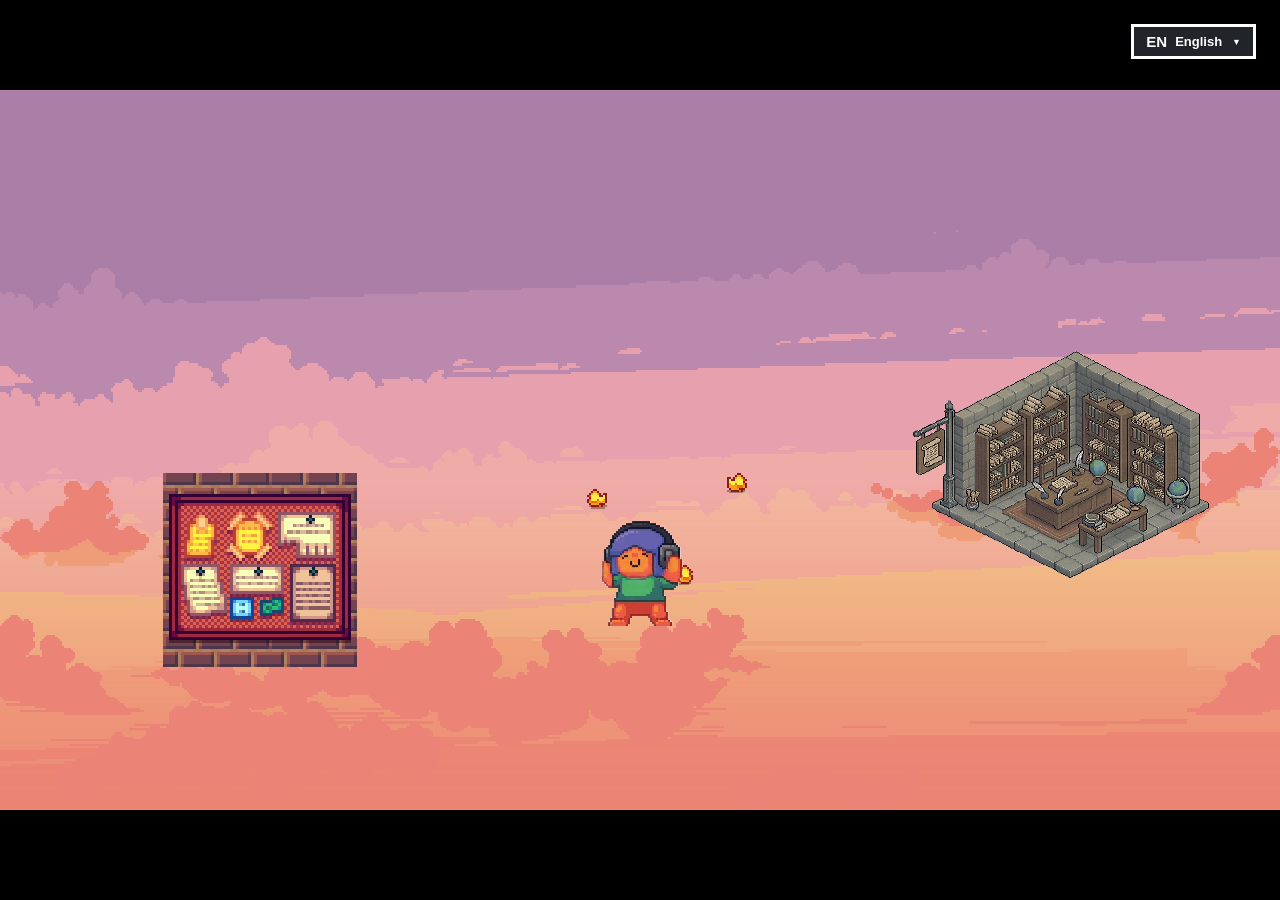
==== index.html @ 1de52252 "Deploy" ====
<!doctype html>
<html>
    <head>
        <meta charset="utf-8" />
        <meta name="viewport" content="width=device-width, initial-scale=1" />
        <title>tribeti's site</title>
        <link rel="preconnect" href="https://fonts.googleapis.com" />
        <link rel="preconnect" href="https://fonts.gstatic.com" crossorigin />
        <link rel="preconnect" href="https://www.youtube.com" />
        <link rel="preconnect" href="https://www.youtube-nocookie.com" />
        <link rel="preconnect" href="https://i.ytimg.com" />
        <link rel="preconnect" href="https://s.ytimg.com" />
        <link rel="dns-prefetch" href="https://www.youtube.com" />
        <link rel="dns-prefetch" href="https://www.youtube-nocookie.com" />
        <link rel="dns-prefetch" href="https://i.ytimg.com" />
        <link
            rel="preload"
            href="https://www.youtube.com/iframe_api"
            as="script"
        />
        <link
            href="https://fonts.googleapis.com/css2?family=Be+Vietnam+Pro:ital,wght@0,400;0,500;0,600;0,700;1,400;1,600&family=Chakra+Petch:ital,wght@0,400;0,500;0,600;0,700;1,400;1,600&display=swap"
            rel="stylesheet"
        />
      <script type="module" crossorigin src="/assets/index-BjNm-XSx.js"></script>
      <link rel="modulepreload" crossorigin href="/assets/kaplay-DMyo7nPk.js">
      <link rel="stylesheet" crossorigin href="/assets/index-BB5VrXCI.css">
    </head>

    <body>
        <div class="ui">
            <nav class="nav-menu" id="home-nav-menu"></nav>
        </div>

        <div id="views-root"></div>

    </body>
</html>
---- assets/index-BB5VrXCI.css ----
:root{--width:1280;--height:720}html,body{background:#000;width:100%;height:100%;margin:0;overflow:hidden}body{margin:0;position:relative}.ui{width:calc(var(--width) * 1px);height:calc(var(--height) * 1px);transform:translate(-50%, -50%) scale(var(--scale,1));transform-origin:50%;box-sizing:border-box;z-index:10;pointer-events:none;font-family:Chakra Petch,Be Vietnam Pro,sans-serif;position:absolute;top:50%;left:50%}.nav-menu{pointer-events:auto;align-items:center;gap:12px;display:flex;position:absolute;top:24px;left:24px}.nav-menu a{color:#fff;cursor:pointer;image-rendering:pixelated;background:#212529;border:3px solid #fff;border-radius:0;align-items:center;gap:8px;padding:7px 14px;font-family:inherit;font-size:13px;font-weight:700;text-decoration:none;transition:background .15s,color .15s,transform .1s,border-color .15s,box-shadow .15s;display:inline-flex;box-shadow:3px 3px #000}.nav-menu a:hover{color:#f7d51d;background:#343a40;border-color:#f7d51d;transform:translate(-1px,-1px);box-shadow:4px 4px #000}.retro-lang-switcher{z-index:10000;-webkit-user-select:none;user-select:none;font-family:Chakra Petch,Be Vietnam Pro,sans-serif;position:fixed;top:24px;right:24px}.retro-lang-switcher.in-header-slot{z-index:200;align-items:center;display:inline-flex;position:relative;top:auto;right:auto}.retro-lang-btn{color:#fff;cursor:pointer;image-rendering:pixelated;white-space:nowrap;background-color:#212529;border:3px solid #fff;border-radius:0;outline:none;align-items:center;gap:8px;padding:7px 12px;font-size:13px;font-weight:700;transition:transform .1s,background-color .15s,border-color .15s,box-shadow .15s;display:inline-flex;box-shadow:3px 3px #000}.retro-lang-btn:hover{color:#f7d51d;background-color:#343a40;border-color:#f7d51d;transform:translate(-1px,-1px);box-shadow:4px 4px #000}.retro-lang-btn:active,.retro-lang-btn.is-active{border-color:#209cee;transform:translate(1px,1px);box-shadow:1px 1px #000}.retro-lang-flag{font-size:15px;line-height:1}.retro-lang-arrow{margin-left:2px;font-size:9px;transition:transform .2s}.retro-lang-btn.is-active .retro-lang-arrow{transform:rotate(180deg)}.radio-header-right .retro-lang-switcher{align-items:center;display:inline-flex}.radio-header-right .retro-lang-btn{height:30px;font-size:11px;font-family:var(--font-display,"Chakra Petch", sans-serif);box-shadow:none;color:var(--text-main,#fff);box-sizing:border-box;background:#ffffff0f;border:1px solid #fff3;border-radius:4px;padding:4px 10px;font-weight:600}.radio-header-right .retro-lang-btn:hover{border-color:var(--neon-cyan,#00f0ff);color:var(--neon-cyan,#00f0ff);background:#00f0ff26;transform:none;box-shadow:0 0 10px #00f0ff4d}.radio-header-right .retro-lang-btn.is-active{border-color:var(--neon-cyan,#00f0ff);color:var(--neon-cyan,#00f0ff);transform:none;box-shadow:0 0 8px #00f0ff66}.case-header-right .retro-lang-switcher{align-items:center;display:inline-flex}.case-header-right .retro-lang-btn{height:36px;box-shadow:none;color:#c9d1d9;box-sizing:border-box;background:#161e2b;border:1px solid #2d3b4e;border-radius:6px;padding:6px 14px;font-family:inherit;font-size:13px;font-weight:600}.case-header-right .retro-lang-btn:hover{color:#fff;background:#212c3d;border-color:#de9b35;transform:none;box-shadow:0 0 10px #de9b354d}.case-header-right .retro-lang-btn.is-active{color:#fff;border-color:#de9b35;transform:none}.books-nav-top .retro-lang-btn,.blog-nav-top .retro-lang-btn,.article-top-nav .retro-lang-btn{box-sizing:border-box;background-color:#212529;border:3px solid #fff;border-radius:0;height:38px;padding:6px 14px;font-size:13px;font-weight:700;box-shadow:3px 3px #000}.retro-lang-dropdown{z-index:10001;background-color:#1a1d20;border:2px solid #fff;flex-direction:column;gap:4px;min-width:160px;padding:6px;animation:.15s cubic-bezier(.18,.89,.32,1.28) retroDropDown;display:none;position:absolute;top:calc(100% + 6px);right:0;box-shadow:4px 4px #000}@keyframes retroDropDown{0%{opacity:0;transform:translateY(-6px)}to{opacity:1;transform:translateY(0)}}.retro-lang-dropdown.show{display:flex}.retro-lang-option{color:#ccc;cursor:pointer;text-align:left;box-sizing:border-box;background:0 0;border:2px solid #0000;justify-content:space-between;align-items:center;width:100%;padding:7px 10px;font-family:inherit;font-size:12px;font-weight:600;transition:all .1s;display:flex}.retro-lang-option-content{align-items:center;gap:8px;display:flex}.retro-lang-option:hover{color:#000;background-color:#f7d51d;border-color:#000;font-weight:700}.retro-lang-option.selected{color:#92cc41;background-color:#212529;border-color:#92cc41;font-weight:700}.retro-lang-option.selected:hover{color:#000;background-color:#92cc41;border-color:#000}.retro-lang-check{opacity:0;font-size:10px}.retro-lang-option.selected .retro-lang-check{opacity:1}@media (width<=600px){.retro-lang-switcher{top:12px;right:12px}}
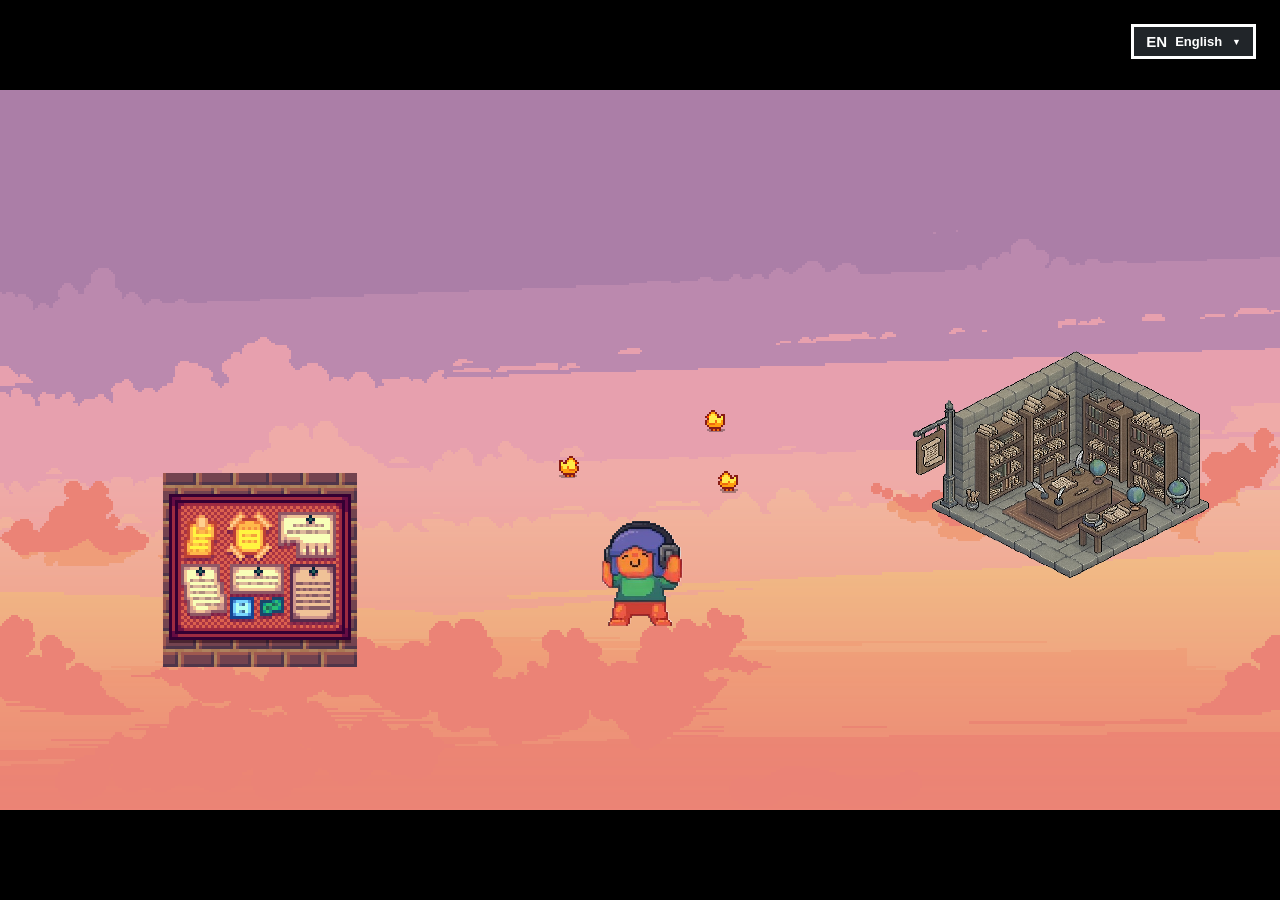
==== commit 155327c4: "Deploy" ====
--- a/index.html
+++ b/index.html
@@ -22,7 +22,7 @@
             href="https://fonts.googleapis.com/css2?family=Be+Vietnam+Pro:ital,wght@0,400;0,500;0,600;0,700;1,400;1,600&family=Chakra+Petch:ital,wght@0,400;0,500;0,600;0,700;1,400;1,600&display=swap"
             rel="stylesheet"
         />
-      <script type="module" crossorigin src="/assets/index-BjNm-XSx.js"></script>
+      <script type="module" crossorigin src="/assets/index-DVgVJK2l.js"></script>
       <link rel="modulepreload" crossorigin href="/assets/kaplay-DMyo7nPk.js">
       <link rel="stylesheet" crossorigin href="/assets/index-BB5VrXCI.css">
     </head>
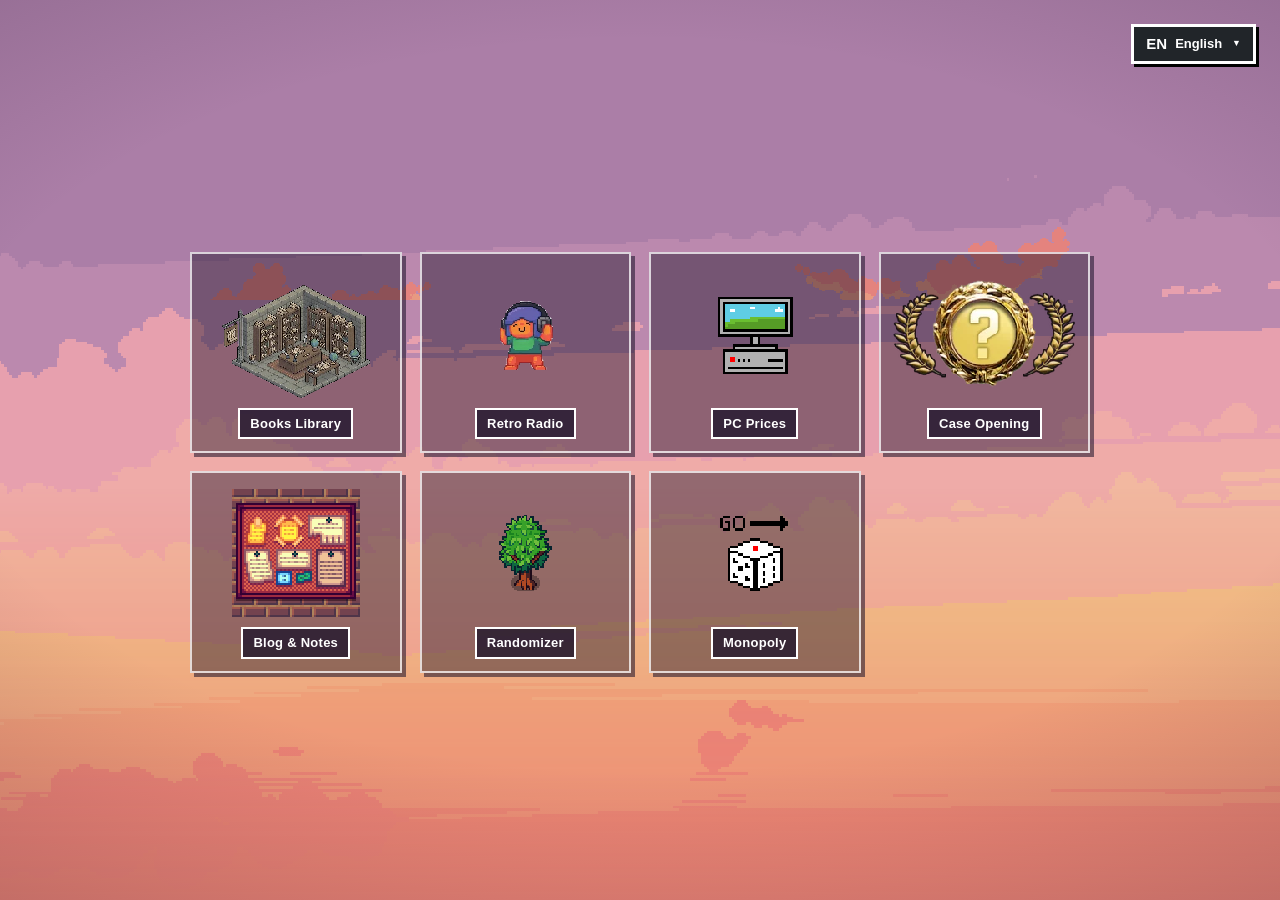
==== commit 5ee6e966: "Deploy" ====
--- a/index.html
+++ b/index.html
@@ -1,38 +1,35 @@
-<!doctype html>
-<html>
-    <head>
-        <meta charset="utf-8" />
-        <meta name="viewport" content="width=device-width, initial-scale=1" />
-        <title>tribeti's site</title>
-        <link rel="preconnect" href="https://fonts.googleapis.com" />
-        <link rel="preconnect" href="https://fonts.gstatic.com" crossorigin />
-        <link rel="preconnect" href="https://www.youtube.com" />
-        <link rel="preconnect" href="https://www.youtube-nocookie.com" />
-        <link rel="preconnect" href="https://i.ytimg.com" />
-        <link rel="preconnect" href="https://s.ytimg.com" />
-        <link rel="dns-prefetch" href="https://www.youtube.com" />
-        <link rel="dns-prefetch" href="https://www.youtube-nocookie.com" />
-        <link rel="dns-prefetch" href="https://i.ytimg.com" />
-        <link
-            rel="preload"
-            href="https://www.youtube.com/iframe_api"
-            as="script"
-        />
-        <link
-            href="https://fonts.googleapis.com/css2?family=Be+Vietnam+Pro:ital,wght@0,400;0,500;0,600;0,700;1,400;1,600&family=Chakra+Petch:ital,wght@0,400;0,500;0,600;0,700;1,400;1,600&display=swap"
-            rel="stylesheet"
-        />
-      <script type="module" crossorigin src="/assets/index-DVgVJK2l.js"></script>
-      <link rel="modulepreload" crossorigin href="/assets/kaplay-DMyo7nPk.js">
-      <link rel="stylesheet" crossorigin href="/assets/index-BB5VrXCI.css">
-    </head>
-
-    <body>
-        <div class="ui">
-            <nav class="nav-menu" id="home-nav-menu"></nav>
-        </div>
-
-        <div id="views-root"></div>
-
-    </body>
-</html>
+<!doctype html>
+<html>
+    <head>
+        <meta charset="utf-8" />
+        <meta name="viewport" content="width=device-width, initial-scale=1" />
+        <title>tribeti's site</title>
+        <link rel="preconnect" href="https://fonts.googleapis.com" />
+        <link rel="preconnect" href="https://fonts.gstatic.com" crossorigin />
+        <link rel="preconnect" href="https://www.youtube.com" />
+        <link rel="preconnect" href="https://www.youtube-nocookie.com" />
+        <link rel="preconnect" href="https://i.ytimg.com" />
+        <link rel="preconnect" href="https://s.ytimg.com" />
+        <link rel="dns-prefetch" href="https://www.youtube.com" />
+        <link rel="dns-prefetch" href="https://www.youtube-nocookie.com" />
+        <link rel="dns-prefetch" href="https://i.ytimg.com" />
+        <link
+            rel="preload"
+            href="https://www.youtube.com/iframe_api"
+            as="script"
+        />
+        <link
+            href="https://fonts.googleapis.com/css2?family=Be+Vietnam+Pro:ital,wght@0,400;0,500;0,600;0,700;1,400;1,600&family=Chakra+Petch:ital,wght@0,400;0,500;0,600;0,700;1,400;1,600&display=swap"
+            rel="stylesheet"
+        />+
+      <script type="module" crossorigin src="/assets/index-DP7e86mp.js"></script>
+      <link rel="stylesheet" crossorigin href="/assets/index-DsXOuaoP.css">
+    </head>
+
+    <body>
+        <div id="views-root"></div>
++
+    </body>
+</html>
--- a/assets/index-DsXOuaoP.css
+++ b/assets/index-DsXOuaoP.css
@@ -0,0 +1 @@
+html,body{background:#000;width:100%;height:100%;margin:0;overflow:hidden}body{margin:0;position:relative}.retro-lang-switcher{z-index:10000;-webkit-user-select:none;user-select:none;font-family:Chakra Petch,Be Vietnam Pro,sans-serif;position:fixed;top:24px;right:24px}.retro-lang-switcher.in-header-slot{z-index:200;align-items:center;display:inline-flex;position:relative;top:auto;right:auto}.retro-lang-btn{color:#fff;cursor:pointer;image-rendering:pixelated;white-space:nowrap;background-color:#212529;border:3px solid #fff;border-radius:0;outline:none;align-items:center;gap:8px;padding:7px 12px;font-size:13px;font-weight:700;transition:transform .1s,background-color .15s,border-color .15s,box-shadow .15s;display:inline-flex;box-shadow:3px 3px #000}.retro-lang-btn:hover{color:#f7d51d;background-color:#343a40;border-color:#f7d51d;transform:translate(-1px,-1px);box-shadow:4px 4px #000}.retro-lang-btn:active,.retro-lang-btn.is-active{border-color:#209cee;transform:translate(1px,1px);box-shadow:1px 1px #000}.retro-lang-flag{font-size:15px;line-height:1}.retro-lang-arrow{margin-left:2px;font-size:9px;transition:transform .2s}.retro-lang-btn.is-active .retro-lang-arrow{transform:rotate(180deg)}.radio-header-right .retro-lang-switcher{align-items:center;display:inline-flex}.radio-header-right .retro-lang-btn{height:30px;font-size:11px;font-family:var(--font-display,"Chakra Petch", sans-serif);box-shadow:none;color:var(--text-main,#fff);box-sizing:border-box;background:#ffffff0f;border:1px solid #fff3;border-radius:4px;padding:4px 10px;font-weight:600}.radio-header-right .retro-lang-btn:hover{border-color:var(--neon-cyan,#00f0ff);color:var(--neon-cyan,#00f0ff);background:#00f0ff26;transform:none;box-shadow:0 0 10px #00f0ff4d}.radio-header-right .retro-lang-btn.is-active{border-color:var(--neon-cyan,#00f0ff);color:var(--neon-cyan,#00f0ff);transform:none;box-shadow:0 0 8px #00f0ff66}.case-header-right .retro-lang-switcher{align-items:center;display:inline-flex}.case-header-right .retro-lang-btn{height:36px;box-shadow:none;color:#c9d1d9;box-sizing:border-box;background:#161e2b;border:1px solid #2d3b4e;border-radius:6px;padding:6px 14px;font-family:inherit;font-size:13px;font-weight:600}.case-header-right .retro-lang-btn:hover{color:#fff;background:#212c3d;border-color:#de9b35;transform:none;box-shadow:0 0 10px #de9b354d}.case-header-right .retro-lang-btn.is-active{color:#fff;border-color:#de9b35;transform:none}.books-nav-top .retro-lang-btn,.blog-nav-top .retro-lang-btn,.article-top-nav .retro-lang-btn{box-sizing:border-box;background-color:#212529;border:3px solid #fff;border-radius:0;height:38px;padding:6px 14px;font-size:13px;font-weight:700;box-shadow:3px 3px #000}.retro-lang-dropdown{z-index:10001;background-color:#1a1d20;border:2px solid #fff;flex-direction:column;gap:4px;min-width:160px;padding:6px;animation:.15s cubic-bezier(.18,.89,.32,1.28) retroDropDown;display:none;position:absolute;top:calc(100% + 6px);right:0;box-shadow:4px 4px #000}@keyframes retroDropDown{0%{opacity:0;transform:translateY(-6px)}to{opacity:1;transform:translateY(0)}}.retro-lang-dropdown.show{display:flex}.retro-lang-option{color:#ccc;cursor:pointer;text-align:left;box-sizing:border-box;background:0 0;border:2px solid #0000;justify-content:space-between;align-items:center;width:100%;padding:7px 10px;font-family:inherit;font-size:12px;font-weight:600;transition:all .1s;display:flex}.retro-lang-option-content{align-items:center;gap:8px;display:flex}.retro-lang-option:hover{color:#000;background-color:#f7d51d;border-color:#000;font-weight:700}.retro-lang-option.selected{color:#92cc41;background-color:#212529;border-color:#92cc41;font-weight:700}.retro-lang-option.selected:hover{color:#000;background-color:#92cc41;border-color:#000}.retro-lang-check{opacity:0;font-size:10px}.retro-lang-option.selected .retro-lang-check{opacity:1}@media (width<=600px){.retro-lang-switcher{top:12px;right:12px}}
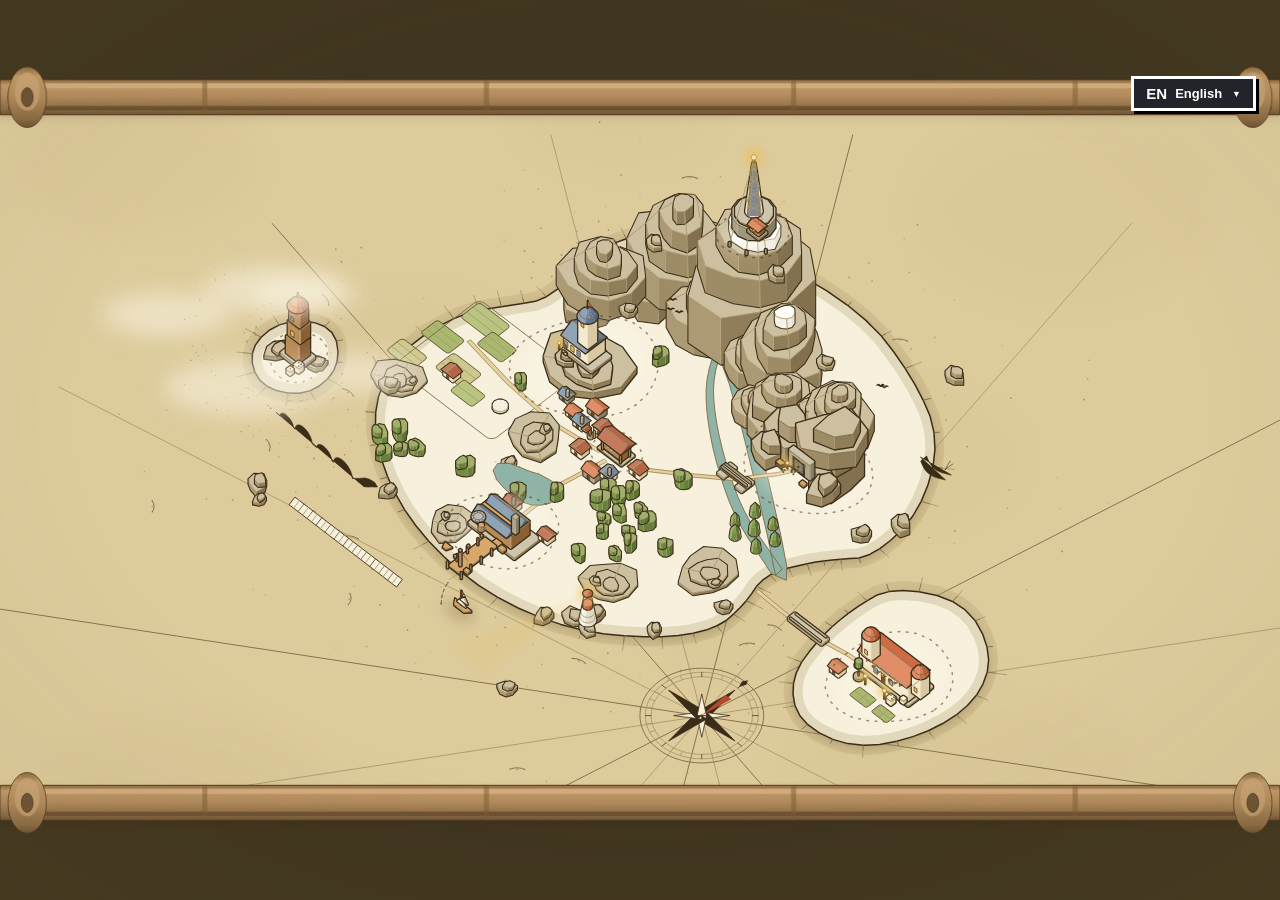
==== commit fd70f6e6: "Deploy" ====
--- a/index.html
+++ b/index.html
@@ -23,7 +23,7 @@
             rel="stylesheet"
         /> 
-      <script type="module" crossorigin src="/assets/index-DP7e86mp.js"></script>
+      <script type="module" crossorigin src="/assets/index-D8dzOnQ1.js"></script>
       <link rel="stylesheet" crossorigin href="/assets/index-DsXOuaoP.css">
     </head>
 
